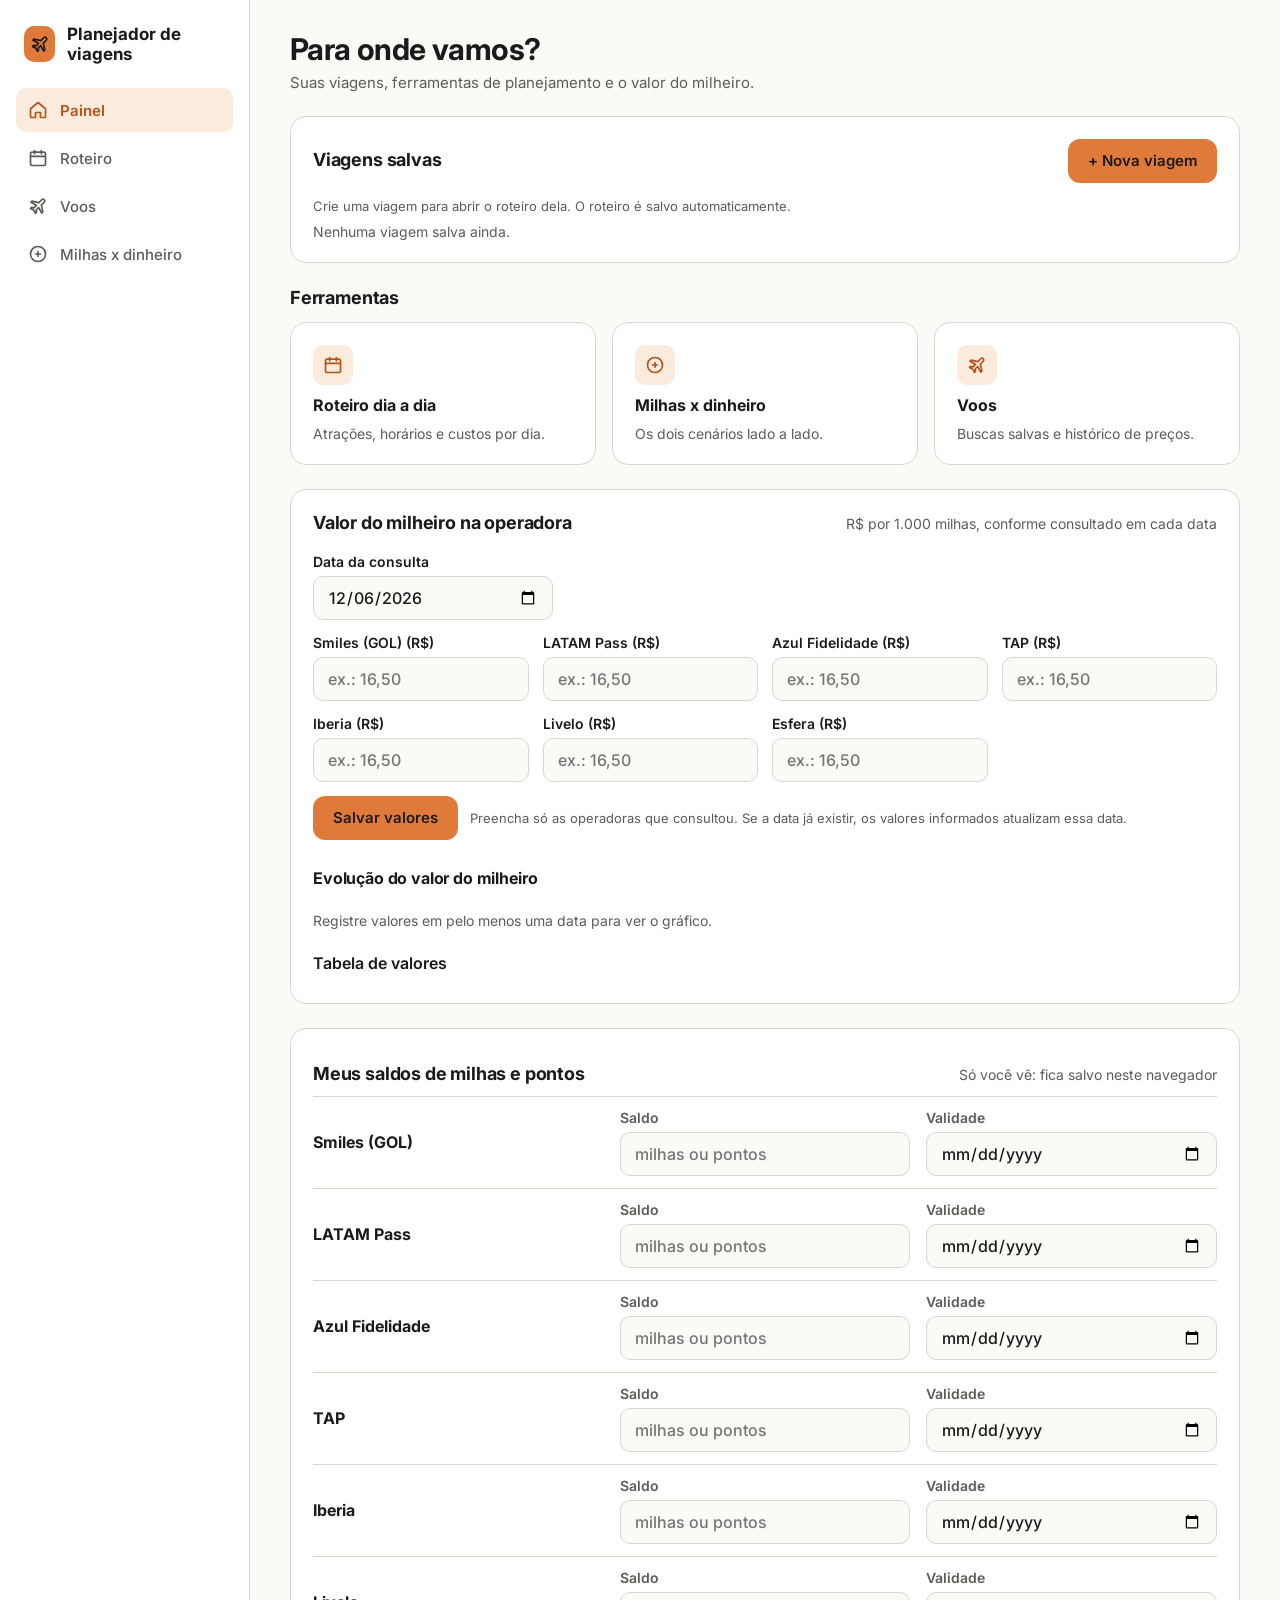
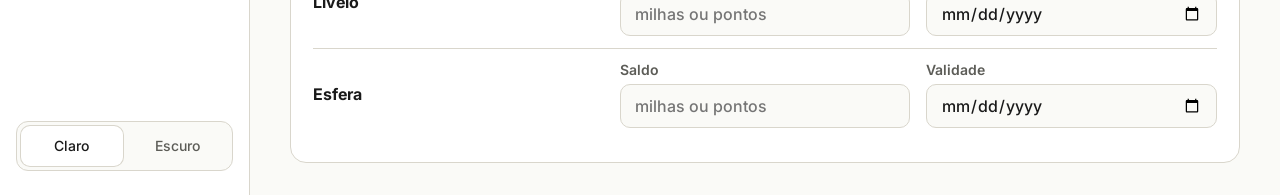
==== index.html @ de76d462 "Painel: nova viagem em pop-up que cria a viagem e abre o roteiro; remove cartão Próxima viagem Co-Au" ====
<!doctype html>
<html lang="pt-BR">
<head>
<meta charset="utf-8">
<meta name="viewport" content="width=device-width, initial-scale=1">
<title>Painel — Planejador de viagens</title>
<link rel="preconnect" href="https://fonts.googleapis.com">
<link href="https://fonts.googleapis.com/css2?family=Inter:wght@400;500;600;700&display=swap" rel="stylesheet">
<link rel="stylesheet" href="css/estilo.css">
</head>
<body data-pagina="index">
<div class="app">
  <aside class="side" id="lateral"></aside>
  <main class="main">
    <div>
      <h1>Para onde vamos?</h1>
      <p class="sub">Suas viagens, ferramentas de planejamento e o valor do milheiro.</p>
    </div>

    <section class="card" aria-label="Viagens salvas">
      <div class="row first" style="padding-top:0">
        <h2>Viagens salvas</h2>
        <button class="btn" type="button" id="novaViagem">+ Nova viagem</button>
      </div>
      <span class="hint">Crie uma viagem para abrir o roteiro dela. O roteiro é salvo automaticamente.</span>
      <div id="viagens" style="margin-top:8px"></div>
      <p class="muted hidden" id="semViagens" style="margin:8px 0 0">Nenhuma viagem salva ainda.</p>
    </section>

    <section aria-label="Ferramentas" style="display:flex;flex-direction:column;gap:14px">
      <h2>Ferramentas</h2>
      <div class="tools">
        <a class="card tool" href="roteiro.html"><span class="ico"><svg width="20" height="20" viewBox="0 0 24 24" fill="none" stroke="currentColor" stroke-width="2" stroke-linecap="round" stroke-linejoin="round" aria-hidden="true"><rect x="3" y="5" width="18" height="16" rx="2"/><path d="M8 3v4M16 3v4M3 10h18"/></svg></span><strong>Roteiro dia a dia</strong><span class="muted">Atrações, horários e custos por dia.</span></a>
        <a class="card tool" href="milhas.html"><span class="ico"><svg width="20" height="20" viewBox="0 0 24 24" fill="none" stroke="currentColor" stroke-width="2" stroke-linecap="round" stroke-linejoin="round" aria-hidden="true"><circle cx="12" cy="12" r="9"/><path d="M9 12h6M12 9v6"/></svg></span><strong>Milhas x dinheiro</strong><span class="muted">Os dois cenários lado a lado.</span></a>
        <a class="card tool" href="voos.html"><span class="ico"><svg width="20" height="20" viewBox="0 0 24 24" fill="none" stroke="currentColor" stroke-width="2" stroke-linecap="round" stroke-linejoin="round" aria-hidden="true"><path d="M17.8 19.2 16 11l3.5-3.5a2.1 2.1 0 0 0-3-3L13 8 4.8 6.2 3.5 7.5l6.7 3.7-3 3-2.7-.5L3 15l4 2 2 4 1.3-1.5-.5-2.7 3-3 3.7 6.7z"/></svg></span><strong>Voos</strong><span class="muted">Buscas salvas e histórico de preços.</span></a>
      </div>
    </section>

    <section class="card" aria-label="Valor do milheiro na operadora">
      <div class="row first" style="padding-top:0"><h2>Valor do milheiro na operadora</h2><span class="muted">R$ por 1.000 milhas, conforme consultado em cada data</span></div>

      <form id="formMilheiro" style="display:flex;flex-direction:column;gap:14px;margin-top:8px">
        <div class="field" style="max-width:240px"><label for="mkData">Data da consulta</label><input id="mkData" type="date" required></div>
        <div class="form-grid" id="mkCampos"></div>
        <div style="display:flex;gap:12px;flex-wrap:wrap;align-items:center">
          <button class="btn" type="submit">Salvar valores</button>
          <span class="hint" id="mkMsg" role="status">Preencha só as operadoras que consultou. Se a data já existir, os valores informados atualizam essa data.</span>
        </div>
      </form>

      <h2 style="margin-top:28px;font-size:16px">Evolução do valor do milheiro</h2>
      <div class="legenda" id="legenda" role="group" aria-label="Mostrar ou ocultar operadoras"></div>
      <div class="grafico" id="grafico"></div>
      <p class="muted hidden" id="mkVazio" style="margin:8px 0 0">Registre valores em pelo menos uma data para ver o gráfico.</p>

      <details style="margin-top:16px" id="mkTabelaBox">
        <summary>Tabela de valores</summary>
        <div class="tabela-rolagem" id="mkTabela"></div>
      </details>
    </section>

    <section class="card" aria-label="Meus saldos">
      <div class="row first"><h2>Meus saldos de milhas e pontos</h2><span class="muted">Só você vê: fica salvo neste navegador</span></div>
      <div id="saldos"></div>
    </section>
  </main>
</div>
<dialog id="dlgViagem" aria-labelledby="dlgTitulo">
  <form id="formViagem" style="display:flex;flex-direction:column;gap:16px">
    <h2 id="dlgTitulo">Nova viagem</h2>
    <div class="form-grid" style="grid-template-columns:1fr 1fr">
      <div class="field" style="grid-column:1/-1"><label for="v-destino">Destino</label><input id="v-destino" placeholder="cidade ou país" autocomplete="off"></div>
      <div class="field" style="grid-column:1/-1"><label for="v-saida">Cidade de saída</label><input id="v-saida" placeholder="de onde você sai" autocomplete="off"></div>
      <div class="field"><label for="v-ida">Ida</label><input id="v-ida" type="date"></div>
      <div class="field"><label for="v-volta">Volta</label><input id="v-volta" type="date"></div>
      <div class="field"><label for="v-pessoas">Pessoas</label><input id="v-pessoas" type="number" min="1" inputmode="numeric" placeholder="quantas"></div>
    </div>
    <span class="hint hidden" id="dlgErro" role="alert"></span>
    <div style="display:flex;gap:8px;justify-content:flex-end;flex-wrap:wrap">
      <button class="btn link" type="button" id="dlgCancelar">Cancelar</button>
      <button class="btn" type="submit" id="dlgEnviar">Criar e abrir roteiro</button>
    </div>
  </form>
</dialog>
<script src="js/app.js"></script>
<script src="js/painel.js"></script>
</body>
</html>
---- css/estilo.css ----
/* Planejador de viagens — estilo compartilhado (tema claro/escuro) */
:root {
  --bg: #FAFAF7;
  --surface: #FFFFFF;
  --border: #D9D6CC;
  --fg: #1A1A1A;
  --muted: #5C5C57;
  --accent: #E07A3A;
  --accent-text: #B4521A;
  --soft: #FBEBDD;
  --on-accent: #1A1A1A;
}
@media (prefers-color-scheme: dark) {
  :root:not([data-tema="claro"]) {
    --bg: #0A0A0A; --surface: #151515; --border: #2A2A2A; --fg: #F5F5F5;
    --muted: #A3A3A3; --accent-text: #E8895A; --soft: #2A1A10;
  }
}
:root[data-tema="escuro"] {
  --bg: #0A0A0A; --surface: #151515; --border: #2A2A2A; --fg: #F5F5F5;
  --muted: #A3A3A3; --accent-text: #E8895A; --soft: #2A1A10;
}

* { box-sizing: border-box; }
body { margin: 0; font-family: Inter, system-ui, -apple-system, "Segoe UI", sans-serif; background: var(--bg); color: var(--fg); }
a { color: var(--accent-text); }
:focus-visible { outline: 2px solid var(--accent); outline-offset: 2px; }

.app { display: flex; flex-wrap: wrap; min-height: 100vh; }
.side { flex: 0 0 250px; background: var(--surface); border-right: 1px solid var(--border); padding: 24px 16px; display: flex; flex-direction: column; gap: 24px; }
.main { flex: 999 1 560px; min-width: 0; padding: 32px 40px; display: flex; flex-direction: column; gap: 24px; }
@media (max-width: 640px) { .main { padding: 24px 16px; } .side { flex-basis: 100%; border-right: 0; border-bottom: 1px solid var(--border); } }

.brand { display: flex; align-items: center; gap: 12px; font-weight: 700; font-size: 17px; padding: 0 8px; }
.mark { width: 36px; height: 36px; border-radius: 10px; background: var(--accent); color: var(--on-accent); display: flex; align-items: center; justify-content: center; }
.nav { display: flex; flex-direction: column; gap: 4px; flex: 1; }
.nav a { display: flex; align-items: center; gap: 12px; min-height: 44px; padding: 0 12px; border-radius: 10px; color: var(--muted); text-decoration: none; font-size: 15px; font-weight: 500; }
.nav a:hover { color: var(--fg); background: var(--soft); }
.nav a.on { background: var(--soft); color: var(--accent-text); font-weight: 600; }
.theme { display: flex; gap: 4px; padding: 4px; border: 1px solid var(--border); border-radius: 12px; background: var(--bg); }
.theme button { flex: 1; min-height: 40px; border: 0; border-radius: 9px; background: transparent; color: var(--muted); font-family: inherit; font-weight: 500; font-size: 14px; cursor: pointer; }
.theme button.on { background: var(--surface); color: var(--fg); box-shadow: 0 0 0 1px var(--border); }

h1 { margin: 0; font-size: 30px; line-height: 1.15; letter-spacing: -0.02em; }
h2 { margin: 0; font-size: 18px; letter-spacing: -0.01em; }
.sub { margin: 6px 0 0; color: var(--muted); font-size: 15px; }
.muted { color: var(--muted); font-size: 14px; }
.head { display: flex; flex-wrap: wrap; gap: 16px; align-items: flex-start; justify-content: space-between; }

.btn { display: inline-flex; align-items: center; justify-content: center; gap: 8px; min-height: 44px; padding: 0 20px; border: 0; border-radius: 12px; background: var(--accent); color: var(--on-accent); font-family: inherit; font-weight: 600; font-size: 15px; cursor: pointer; text-decoration: none; }
.btn.sec { background: var(--soft); color: var(--accent-text); }
.btn.link { background: transparent; color: var(--muted); min-height: 36px; padding: 0 10px; font-weight: 500; }
.btn.link:hover { color: var(--fg); }

.card { background: var(--surface); border: 1px solid var(--border); border-radius: 16px; padding: 22px; }
.tag { display: inline-block; padding: 4px 10px; border-radius: 999px; background: var(--soft); color: var(--accent-text); font-size: 12px; font-weight: 600; }
.cols { display: flex; flex-wrap: wrap; gap: 20px; align-items: flex-start; }

.field { display: flex; flex-direction: column; gap: 6px; }
.field label { font-size: 14px; font-weight: 600; }
.field input, .field select { min-height: 44px; padding: 0 14px; border: 1px solid var(--border); border-radius: 10px; background: var(--bg); color: var(--fg); font-family: inherit; font-weight: 500; font-size: 16px; width: 100%; }
.hint { font-size: 13px; color: var(--muted); }
.form-grid { display: grid; grid-template-columns: repeat(auto-fit, minmax(180px, 1fr)); gap: 14px; }

.row { display: flex; flex-wrap: wrap; gap: 6px 16px; align-items: baseline; justify-content: space-between; padding: 12px 0; border-top: 1px solid var(--border); }
.row.first { border-top: 0; }

.tools { display: grid; grid-template-columns: repeat(auto-fit, minmax(210px, 1fr)); gap: 16px; }
.tool { display: flex; flex-direction: column; gap: 10px; text-decoration: none; color: var(--fg); }
.tool:hover { border-color: var(--accent); }
.ico { width: 40px; height: 40px; border-radius: 10px; background: var(--soft); color: var(--accent-text); display: flex; align-items: center; justify-content: center; }

.big { font-size: 32px; font-weight: 700; letter-spacing: -0.02em; }
.win { border: 2px solid var(--accent); }
.verdict { background: var(--soft); border: 1px solid var(--accent); border-radius: 16px; padding: 20px 22px; display: flex; flex-wrap: wrap; gap: 16px; align-items: center; justify-content: space-between; }
.aviso { border: 1px solid var(--accent); border-radius: 12px; padding: 12px 16px; background: var(--soft); color: var(--fg); font-size: 14px; }

.tabs { display: flex; flex-wrap: wrap; gap: 8px; }
.tabs button { min-height: 44px; padding: 0 18px; border: 1px solid var(--border); border-radius: 12px; background: var(--surface); color: var(--muted); font-family: inherit; font-weight: 600; font-size: 14px; cursor: pointer; }
.tabs button.on { background: var(--accent); border-color: var(--accent); color: var(--on-accent); }
.slot { display: flex; gap: 16px; padding: 16px 0; border-top: 1px solid var(--border); align-items: flex-start; }
.slot.first { border-top: 0; padding-top: 0; }
.time { flex: 0 0 64px; font-weight: 700; font-size: 15px; color: var(--accent-text); }
.slot .body { flex: 1; min-width: 0; display: flex; flex-direction: column; gap: 4px; }
.chip { display: inline-block; align-self: flex-start; padding: 3px 9px; border-radius: 999px; background: var(--soft); color: var(--accent-text); font-size: 12px; font-weight: 600; }
.hidden { display: none !important; }

/* Cores das séries do gráfico (ordem fixa por operadora; validadas para claro e escuro) */
:root {
  --s1: #2a78d6; --s2: #eb6834; --s3: #1baf7a; --s4: #eda100; --s5: #e87ba4; --s6: #008300; --s7: #6250d6;
}
@media (prefers-color-scheme: dark) {
  :root:not([data-tema="claro"]) {
    --s1: #3987e5; --s2: #d95926; --s3: #199e70; --s4: #c98500; --s5: #d55181; --s6: #008300; --s7: #9085e9;
  }
}
:root[data-tema="escuro"] {
  --s1: #3987e5; --s2: #d95926; --s3: #199e70; --s4: #c98500; --s5: #d55181; --s6: #008300; --s7: #9085e9;
}

/* Viagens salvas */
.viagem-item { display: flex; flex-wrap: wrap; gap: 12px 16px; align-items: center; justify-content: space-between; padding: 14px 0; border-top: 1px solid var(--border); }
.viagem-item:first-child { border-top: 0; }
.viagem-info { flex: 1 1 240px; min-width: 0; display: flex; flex-direction: column; gap: 4px; }
.viagem-acoes { display: flex; flex-wrap: wrap; gap: 8px; align-items: center; }
.viagem-acoes select { min-height: 40px; padding: 0 10px; border: 1px solid var(--border); border-radius: 10px; background: var(--bg); color: var(--fg); font-family: inherit; font-size: 14px; font-weight: 600; }
.chip.neutro { background: var(--bg); color: var(--muted); border: 1px solid var(--border); }

/* Gráfico do milheiro */
.grafico { position: relative; }
.grafico svg { width: 100%; height: auto; display: block; }
.legenda { display: flex; flex-wrap: wrap; gap: 8px; margin: 12px 0; }
.legenda button { display: inline-flex; align-items: center; gap: 8px; min-height: 36px; padding: 0 12px; border: 1px solid var(--border); border-radius: 999px; background: var(--surface); color: var(--fg); font-family: inherit; font-size: 13px; font-weight: 600; cursor: pointer; }
.legenda button[aria-pressed="false"] { color: var(--muted); text-decoration: line-through; opacity: .7; }
.legenda i { width: 12px; height: 12px; border-radius: 3px; display: inline-block; }
.dica { position: absolute; pointer-events: none; background: var(--surface); border: 1px solid var(--border); border-radius: 10px; padding: 10px 12px; font-size: 13px; box-shadow: 0 4px 16px rgba(0,0,0,.18); min-width: 160px; z-index: 2; }
.dica div { display: flex; justify-content: space-between; gap: 16px; }
.tabela-rolagem { overflow-x: auto; }
table.tab { width: 100%; border-collapse: collapse; font-size: 14px; }
table.tab th, table.tab td { text-align: right; padding: 8px 10px; border-top: 1px solid var(--border); white-space: nowrap; }
table.tab th:first-child, table.tab td:first-child { text-align: left; }
table.tab th { color: var(--muted); font-weight: 600; border-top: 0; }
details > summary { cursor: pointer; font-weight: 600; min-height: 36px; display: flex; align-items: center; }

/* Pop-up de nova viagem */
dialog { width: min(520px, calc(100vw - 32px)); padding: 24px; border: 1px solid var(--border); border-radius: 16px; background: var(--surface); color: var(--fg); }
dialog::backdrop { background: rgba(0, 0, 0, .55); }
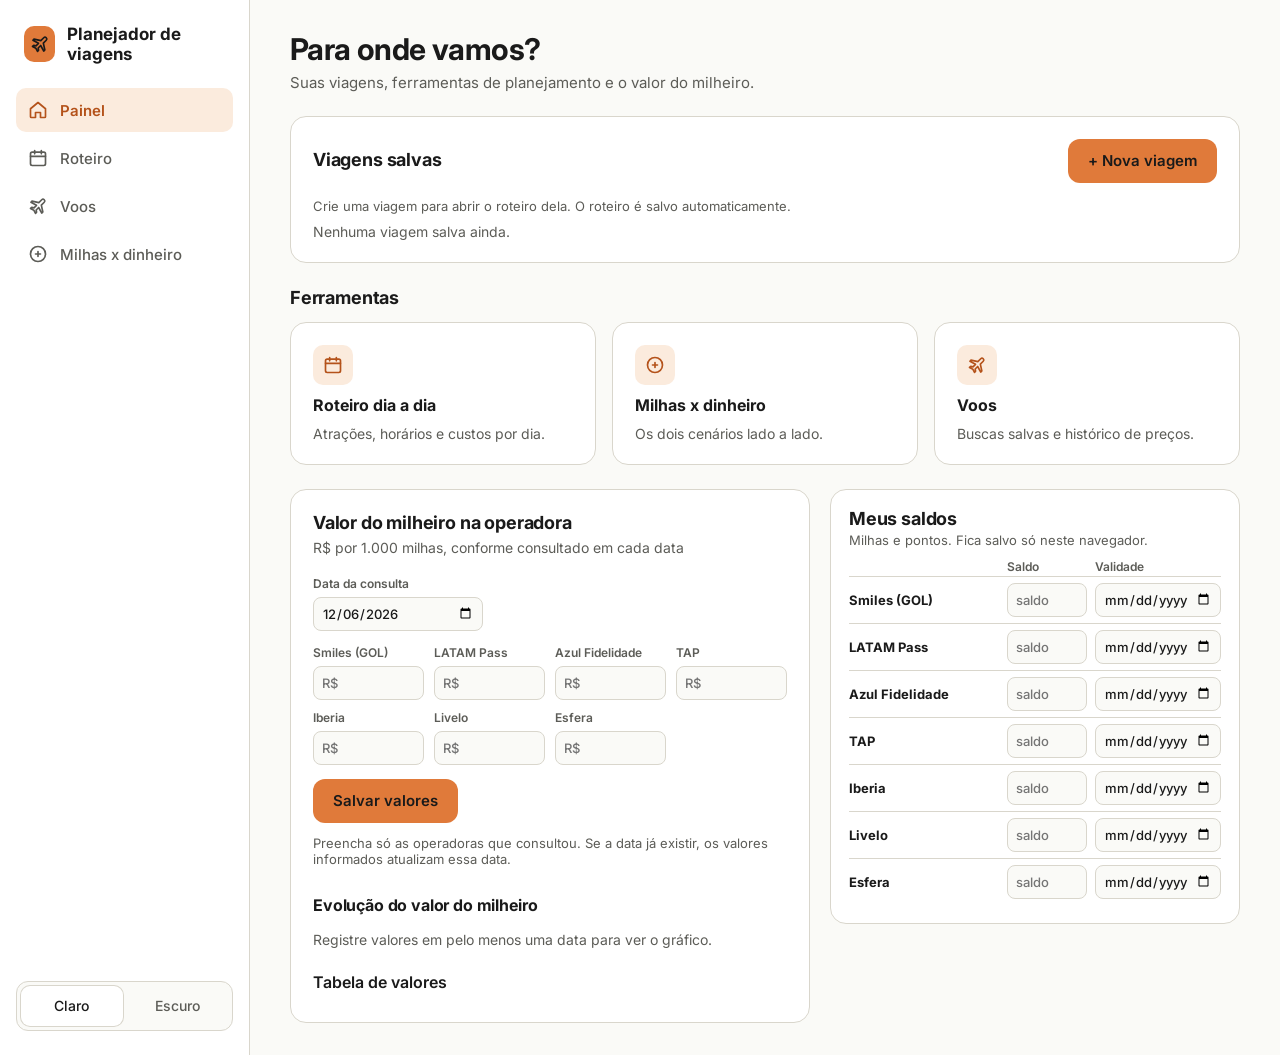
==== commit 68e48d5c: "Painel: saldos compactos e gráfico do milheiro menor, lado a lado Co-Authored-By: Claude Sonnet 5.5 " ====
--- a/index.html
+++ b/index.html
@@ -36,12 +36,13 @@
       </div>
     </section>
 
-    <section class="card" aria-label="Valor do milheiro na operadora">
+    <div class="cols">
+    <section class="card" aria-label="Valor do milheiro na operadora" style="flex:2 1 440px;min-width:0">
       <div class="row first" style="padding-top:0"><h2>Valor do milheiro na operadora</h2><span class="muted">R$ por 1.000 milhas, conforme consultado em cada data</span></div>
 
       <form id="formMilheiro" style="display:flex;flex-direction:column;gap:14px;margin-top:8px">
-        <div class="field" style="max-width:240px"><label for="mkData">Data da consulta</label><input id="mkData" type="date" required></div>
-        <div class="form-grid" id="mkCampos"></div>
+        <div class="field mini-campo" style="max-width:170px"><label for="mkData">Data da consulta</label><input id="mkData" class="mini" type="date" required></div>
+        <div class="mini-grid" id="mkCampos"></div>
         <div style="display:flex;gap:12px;flex-wrap:wrap;align-items:center">
           <button class="btn" type="submit">Salvar valores</button>
           <span class="hint" id="mkMsg" role="status">Preencha só as operadoras que consultou. Se a data já existir, os valores informados atualizam essa data.</span>
@@ -59,10 +60,13 @@
       </details>
     </section>
 
-    <section class="card" aria-label="Meus saldos">
-      <div class="row first"><h2>Meus saldos de milhas e pontos</h2><span class="muted">Só você vê: fica salvo neste navegador</span></div>
+    <section class="card" aria-label="Meus saldos" style="flex:1 1 370px;min-width:0;padding:18px">
+      <h2>Meus saldos</h2>
+      <span class="hint">Milhas e pontos. Fica salvo só neste navegador.</span>
+      <div class="saldo-linha cab" aria-hidden="true"><span></span><span>Saldo</span><span>Validade</span></div>
       <div id="saldos"></div>
     </section>
+    </div>
   </main>
 </div>
 <dialog id="dlgViagem" aria-labelledby="dlgTitulo">
--- a/css/estilo.css
+++ b/css/estilo.css
@@ -125,3 +125,14 @@
 /* Pop-up de nova viagem */
 dialog { width: min(520px, calc(100vw - 32px)); padding: 24px; border: 1px solid var(--border); border-radius: 16px; background: var(--surface); color: var(--fg); }
 dialog::backdrop { background: rgba(0, 0, 0, .55); }
+
+/* Campos compactos (milheiro e saldos) */
+input.mini { min-height: 34px; padding: 0 8px; font-family: inherit; font-size: 13px; font-weight: 500; border: 1px solid var(--border); border-radius: 8px; background: var(--bg); color: var(--fg); width: 100%; min-width: 0; }
+.mini-grid { display: grid; grid-template-columns: repeat(auto-fit, minmax(104px, 1fr)); gap: 10px; }
+.mini-campo label { font-size: 12px; font-weight: 600; color: var(--muted); }
+.saldo-linha { display: grid; grid-template-columns: minmax(96px, 1fr) 80px 126px; gap: 8px; align-items: center; padding: 6px 0; border-top: 1px solid var(--border); font-size: 13px; }
+.saldo-linha strong { white-space: nowrap; }
+.saldo-linha.cab { border-top: 0; margin-top: 10px; padding: 0 0 2px; font-size: 12px; font-weight: 600; color: var(--muted); }
+.legenda { margin: 8px 0; gap: 6px; }
+.legenda button { min-height: 30px; padding: 0 10px; font-size: 12px; }
+.grafico svg { max-height: 300px; }
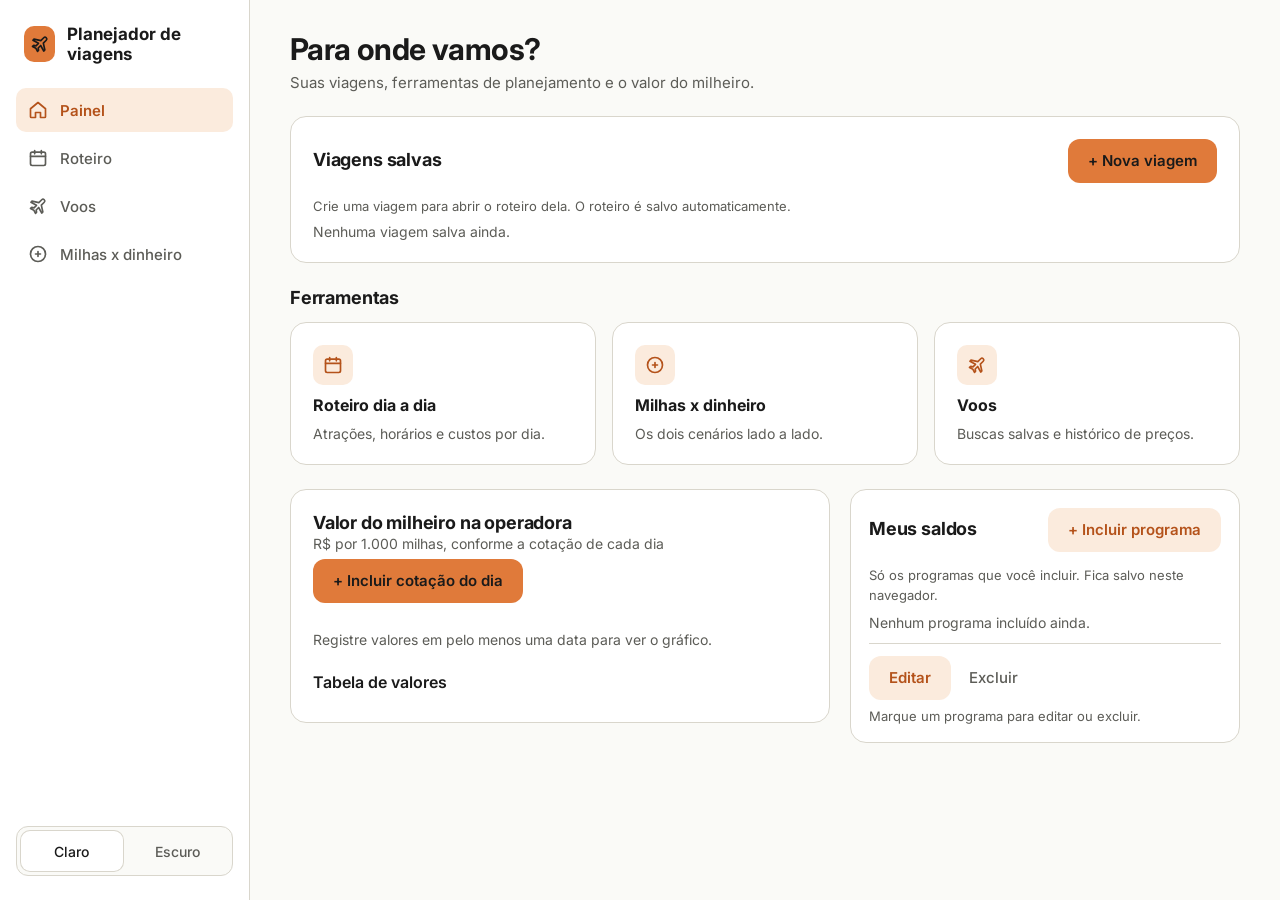
==== commit 47c2b456: "Painel: cotação do dia em janela e saldos só dos programas incluídos, com checklist, editar e exclui" ====
--- a/index.html
+++ b/index.html
@@ -38,21 +38,14 @@
 
     <div class="cols">
     <section class="card" aria-label="Valor do milheiro na operadora" style="flex:2 1 440px;min-width:0">
-      <div class="row first" style="padding-top:0"><h2>Valor do milheiro na operadora</h2><span class="muted">R$ por 1.000 milhas, conforme consultado em cada data</span></div>
-
-      <form id="formMilheiro" style="display:flex;flex-direction:column;gap:14px;margin-top:8px">
-        <div class="field mini-campo" style="max-width:170px"><label for="mkData">Data da consulta</label><input id="mkData" class="mini" type="date" required></div>
-        <div class="mini-grid" id="mkCampos"></div>
-        <div style="display:flex;gap:12px;flex-wrap:wrap;align-items:center">
-          <button class="btn" type="submit">Salvar valores</button>
-          <span class="hint" id="mkMsg" role="status">Preencha só as operadoras que consultou. Se a data já existir, os valores informados atualizam essa data.</span>
-        </div>
-      </form>
-
-      <h2 style="margin-top:28px;font-size:16px">Evolução do valor do milheiro</h2>
+      <div class="row first" style="padding-top:0">
+        <div><h2>Valor do milheiro na operadora</h2><span class="muted">R$ por 1.000 milhas, conforme a cotação de cada dia</span></div>
+        <button class="btn" type="button" id="novaCotacao">+ Incluir cotação do dia</button>
+      </div>
+      <span class="hint" id="mkMsg" role="status"></span>
       <div class="legenda" id="legenda" role="group" aria-label="Mostrar ou ocultar operadoras"></div>
       <div class="grafico" id="grafico"></div>
-      <p class="muted hidden" id="mkVazio" style="margin:8px 0 0">Registre valores em pelo menos uma data para ver o gráfico.</p>
+      <p class="muted hidden" id="mkVazio" style="margin:8px 0 0">Inclua a cotação de um dia para ver o gráfico.</p>
 
       <details style="margin-top:16px" id="mkTabelaBox">
         <summary>Tabela de valores</summary>
@@ -60,11 +53,19 @@
       </details>
     </section>
 
-    <section class="card" aria-label="Meus saldos" style="flex:1 1 370px;min-width:0;padding:18px">
-      <h2>Meus saldos</h2>
-      <span class="hint">Milhas e pontos. Fica salvo só neste navegador.</span>
-      <div class="saldo-linha cab" aria-hidden="true"><span></span><span>Saldo</span><span>Validade</span></div>
-      <div id="saldos"></div>
+    <section class="card" aria-label="Meus saldos" style="flex:1 1 340px;min-width:0;padding:18px">
+      <div class="row first" style="padding-top:0">
+        <h2>Meus saldos</h2>
+        <button class="btn sec" type="button" id="novoPrograma">+ Incluir programa</button>
+      </div>
+      <span class="hint">Só os programas que você incluir. Fica salvo neste navegador.</span>
+      <div id="saldos" style="margin-top:6px"></div>
+      <p class="muted" id="semSaldos" style="margin:10px 0 0">Nenhum programa incluído ainda.</p>
+      <div style="display:flex;gap:8px;flex-wrap:wrap;align-items:center;margin-top:12px;border-top:1px solid var(--border);padding-top:12px">
+        <button class="btn sec" type="button" id="editarSaldo" disabled>Editar</button>
+        <button class="btn link" type="button" id="excluirSaldo" disabled>Excluir</button>
+        <span class="hint" id="selInfo">Marque um programa para editar ou excluir.</span>
+      </div>
     </section>
     </div>
   </main>
@@ -86,6 +87,34 @@
     </div>
   </form>
 </dialog>
+<dialog id="dlgCotacao" aria-labelledby="cotTitulo">
+  <form id="formCotacao" style="display:flex;flex-direction:column;gap:16px">
+    <h2 id="cotTitulo">Cotação do dia</h2>
+    <div class="field" style="max-width:220px"><label for="cotData">Data da cotação</label><input id="cotData" type="date" required></div>
+    <span class="hint">Valor do milheiro (R$ por 1.000 milhas) em cada operadora. Preencha só as que consultou. Se a data já tiver cotação, os campos vêm preenchidos para você alterar.</span>
+    <div class="form-grid" id="cotCampos" style="grid-template-columns:1fr 1fr"></div>
+    <span class="hint hidden" id="cotErro" role="alert"></span>
+    <div style="display:flex;gap:8px;justify-content:flex-end;flex-wrap:wrap">
+      <button class="btn link" type="button" id="cotCancelar">Cancelar</button>
+      <button class="btn" type="submit">Salvar cotação</button>
+    </div>
+  </form>
+</dialog>
+<dialog id="dlgSaldo" aria-labelledby="salTitulo">
+  <form id="formSaldo" style="display:flex;flex-direction:column;gap:16px">
+    <h2 id="salTitulo">Incluir programa</h2>
+    <div class="field"><label for="salPrograma">Programa</label><select id="salPrograma"></select></div>
+    <div class="form-grid" style="grid-template-columns:1fr 1fr">
+      <div class="field"><label for="salSaldo">Saldo (milhas ou pontos)</label><input id="salSaldo" inputmode="numeric" placeholder="ex.: 50.000" autocomplete="off"></div>
+      <div class="field"><label for="salValidade">Validade</label><input id="salValidade" type="date"></div>
+    </div>
+    <span class="hint hidden" id="salErro" role="alert"></span>
+    <div style="display:flex;gap:8px;justify-content:flex-end;flex-wrap:wrap">
+      <button class="btn link" type="button" id="salCancelar">Cancelar</button>
+      <button class="btn" type="submit">Salvar</button>
+    </div>
+  </form>
+</dialog>
 <script src="js/app.js"></script>
 <script src="js/painel.js"></script>
 </body>
--- a/css/estilo.css
+++ b/css/estilo.css
@@ -136,3 +136,10 @@
 .legenda { margin: 8px 0; gap: 6px; }
 .legenda button { min-height: 30px; padding: 0 10px; font-size: 12px; }
 .grafico svg { max-height: 300px; }
+
+/* Saldos: checklist de programas */
+.saldo-item { display: flex; gap: 12px; align-items: center; padding: 10px 0; border-top: 1px solid var(--border); cursor: pointer; }
+.saldo-item:first-child { border-top: 0; }
+.saldo-item input[type="checkbox"] { width: 20px; height: 20px; accent-color: var(--accent); flex: none; }
+.saldo-info { display: flex; flex-wrap: wrap; gap: 2px 10px; align-items: baseline; min-width: 0; }
+.saldo-info > .muted { font-size: 13px; }
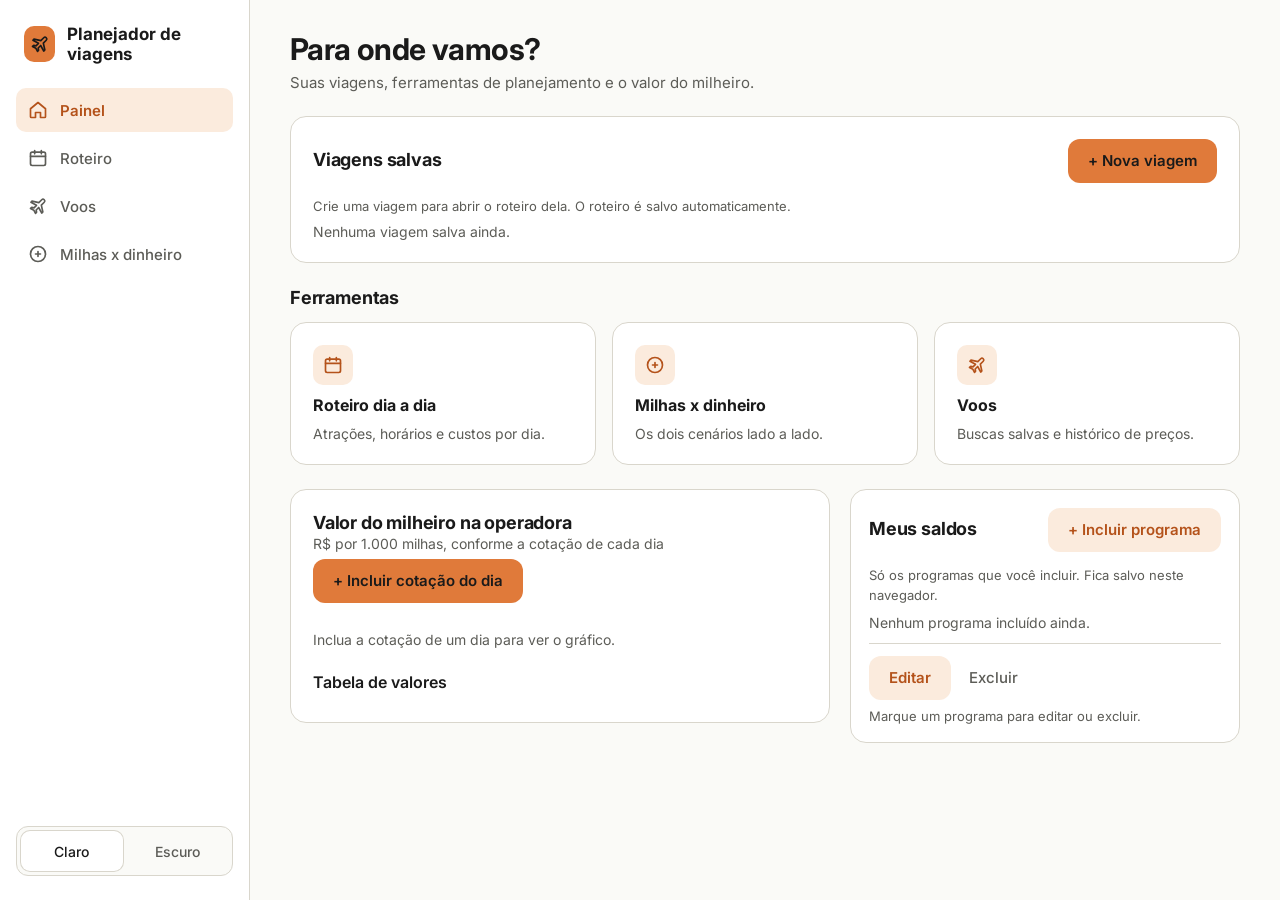
==== commit a7b080be: "Voos: gráfico da evolução do preço por busca e botão Consulta rotas; gráfico de linhas passa a ser m" ====
--- a/index.html
+++ b/index.html
@@ -116,6 +116,7 @@
   </form>
 </dialog>
 <script src="js/app.js"></script>
+<script src="js/grafico.js"></script>
 <script src="js/painel.js"></script>
 </body>
 </html>
--- a/css/estilo.css
+++ b/css/estilo.css
@@ -143,3 +143,11 @@
 .saldo-item input[type="checkbox"] { width: 20px; height: 20px; accent-color: var(--accent); flex: none; }
 .saldo-info { display: flex; flex-wrap: wrap; gap: 2px 10px; align-items: baseline; min-width: 0; }
 .saldo-info > .muted { font-size: 13px; }
+
+/* Cor da 8ª série (vermelho) e botão "Consulta rotas" */
+:root { --s8: #e34948; }
+@media (prefers-color-scheme: dark) { :root:not([data-tema="claro"]) { --s8: #e66767; } }
+:root[data-tema="escuro"] { --s8: #e66767; }
+.btn.rota { background: transparent; color: var(--accent-text); border: 1.5px solid var(--accent); gap: 8px; }
+.btn.rota:hover { background: var(--soft); }
+.btn.rota svg { flex: none; }
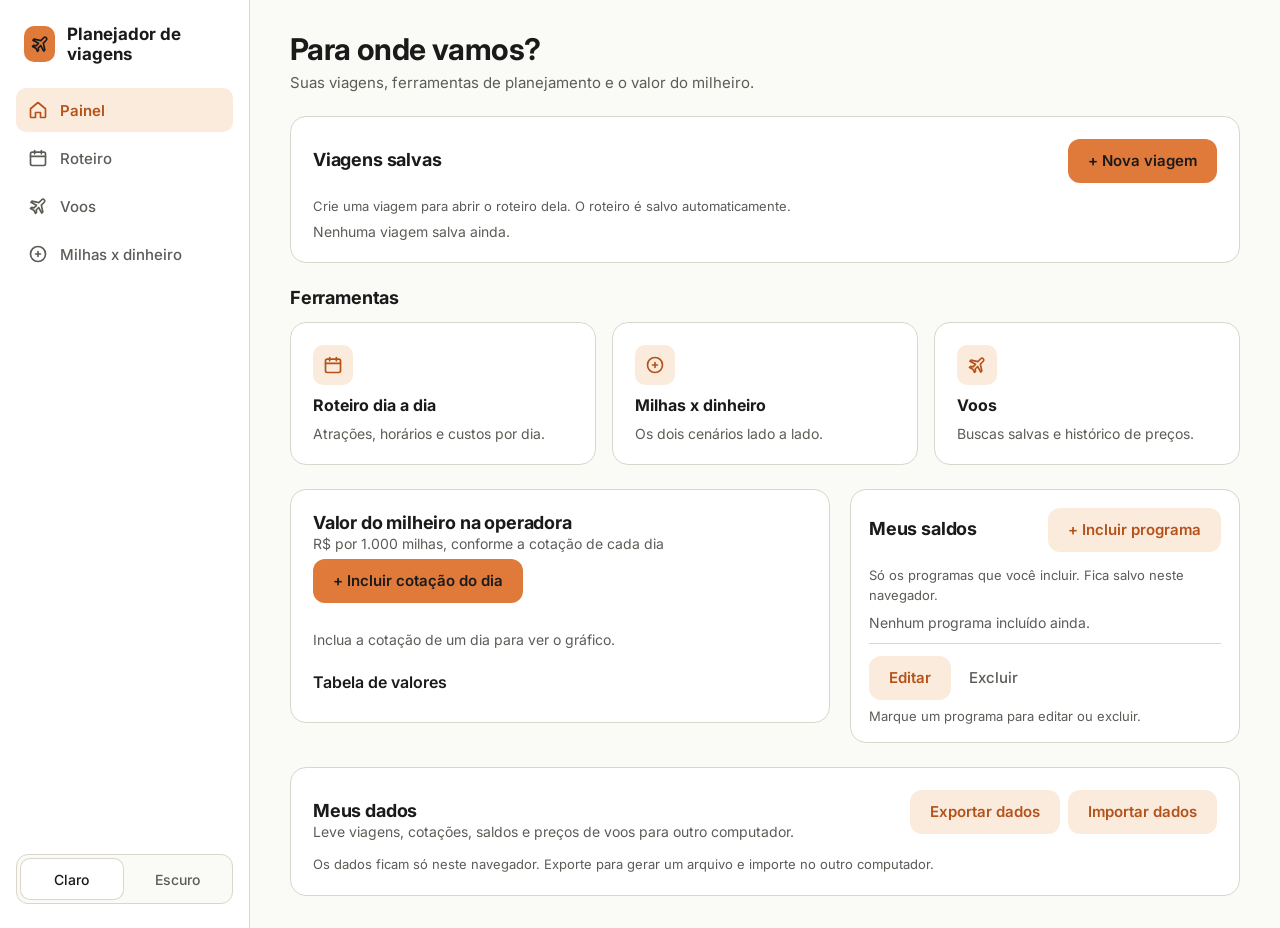
==== commit b3e2401c: "Painel: exportar e importar dados em arquivo .json Co-Authored-By: Claude Sonnet 5.5 <noreply@anthro" ====
--- a/index.html
+++ b/index.html
@@ -68,6 +68,17 @@
       </div>
     </section>
     </div>
+    <section class="card" aria-label="Backup dos dados">
+      <div class="row first" style="padding-top:0">
+        <div><h2>Meus dados</h2><span class="muted">Leve viagens, cotações, saldos e preços de voos para outro computador.</span></div>
+        <div style="display:flex;gap:8px;flex-wrap:wrap">
+          <button class="btn sec" type="button" id="bkExportar">Exportar dados</button>
+          <button class="btn sec" type="button" id="bkImportar">Importar dados</button>
+        </div>
+      </div>
+      <span class="hint" id="bkMsg" role="status">Os dados ficam só neste navegador. Exporte para gerar um arquivo e importe no outro computador.</span>
+      <input type="file" id="bkArquivo" accept="application/json,.json" class="hidden" aria-label="Arquivo de backup">
+    </section>
   </main>
 </div>
 <dialog id="dlgViagem" aria-labelledby="dlgTitulo">
@@ -118,5 +129,6 @@
 <script src="js/app.js"></script>
 <script src="js/grafico.js"></script>
 <script src="js/painel.js"></script>
+<script src="js/backup.js"></script>
 </body>
 </html>
--- a/css/estilo.css
+++ b/css/estilo.css
@@ -151,3 +151,48 @@
 .btn.rota { background: transparent; color: var(--accent-text); border: 1.5px solid var(--accent); gap: 8px; }
 .btn.rota:hover { background: var(--soft); }
 .btn.rota svg { flex: none; }
+
+/* Janela "Refazer busca" (Voos) */
+#dlgBusca { width: min(760px, calc(100vw - 32px)); max-height: calc(100vh - 32px); }
+dialog .card { border: 0; padding: 0; background: transparent; }
+
+/* Últimas rotas (Voos) */
+.rota-box { padding: 16px 0; border-top: 1px solid var(--border); }
+.rota-box:first-child { border-top: 0; padding-top: 4px; }
+.consulta-dia { background: var(--bg); border: 1px solid var(--border); border-radius: 12px; padding: 10px 14px; margin-top: 8px; }
+.consulta-titulo { display: flex; flex-wrap: wrap; gap: 4px 12px; justify-content: space-between; align-items: baseline; padding-bottom: 4px; }
+.consulta-linha { display: flex; flex-wrap: wrap; gap: 4px 16px; justify-content: space-between; align-items: baseline; padding: 6px 0; border-top: 1px solid var(--border); font-size: 14px; }
+
+/* Últimas rotas: lista recolhida e fonte menor */
+.rota-box { font-size: 13px; }
+.rota-box .viagem-info strong { font-size: 15px; }
+.rota-box .muted, .rota-box .hint { font-size: 12px; }
+.rota-box .btn { min-height: 34px; padding: 0 14px; font-size: 13px; border-radius: 10px; }
+.rota-box .btn.link { padding: 0 8px; }
+.rota-box .chip { font-size: 11px; padding: 2px 8px; }
+.consulta-dia { padding: 8px 12px; }
+.consulta-titulo strong { font-size: 13px; }
+.consulta-linha { font-size: 13px; padding: 5px 0; }
+
+/* Últimas rotas: tudo em uma linha, ainda menor */
+.rota-box { font-size: 12px; padding: 8px 0; }
+.rota-linha { display: flex; flex-wrap: wrap; align-items: center; gap: 4px 14px; }
+.rota-linha strong { font-size: 13px; }
+.rota-linha .muted { font-size: 12px; }
+.rota-box .btn { min-height: 28px; padding: 0 10px; font-size: 12px; }
+.rota-box .btn.link { padding: 0 6px; }
+.rota-seta { display: inline-flex; align-items: center; gap: 6px; background: none; border: 0; padding: 4px 0; font-family: inherit; font-size: 12px; font-weight: 600; color: var(--accent-text); cursor: pointer; }
+.rota-seta::before { content: ""; width: 6px; height: 6px; border-right: 2px solid currentColor; border-bottom: 2px solid currentColor; transform: rotate(-45deg); transition: transform .15s; flex: none; }
+.rota-seta[aria-expanded="true"]::before { transform: rotate(45deg); }
+.rota-lista { margin-top: 4px; }
+.consulta-dia { padding: 6px 10px; margin-top: 6px; }
+.consulta-titulo strong, .consulta-linha { font-size: 12px; }
+.consulta-linha { padding: 4px 0; }
+
+/* Registrar preço em cada dia do voo: tudo em uma linha */
+.reg-linha { display: flex; flex-wrap: nowrap; gap: 8px; align-items: center; padding: 8px 0 4px; border-top: 1px solid var(--border); }
+.reg-dia { flex: 0 0 auto; font-size: 14px; min-width: 128px; }
+.reg-linha input { height: 34px; padding: 0 10px; border: 1px solid var(--border); border-radius: 10px; background: var(--bg); color: var(--fg); font-family: inherit; font-size: 14px; min-width: 0; }
+.reg-linha input.cia { flex: 1 1 110px; }
+.reg-linha input.preco { flex: 0 1 110px; }
+.reg-linha .btn { min-height: 34px; padding: 0 12px; font-size: 13px; flex: none; }
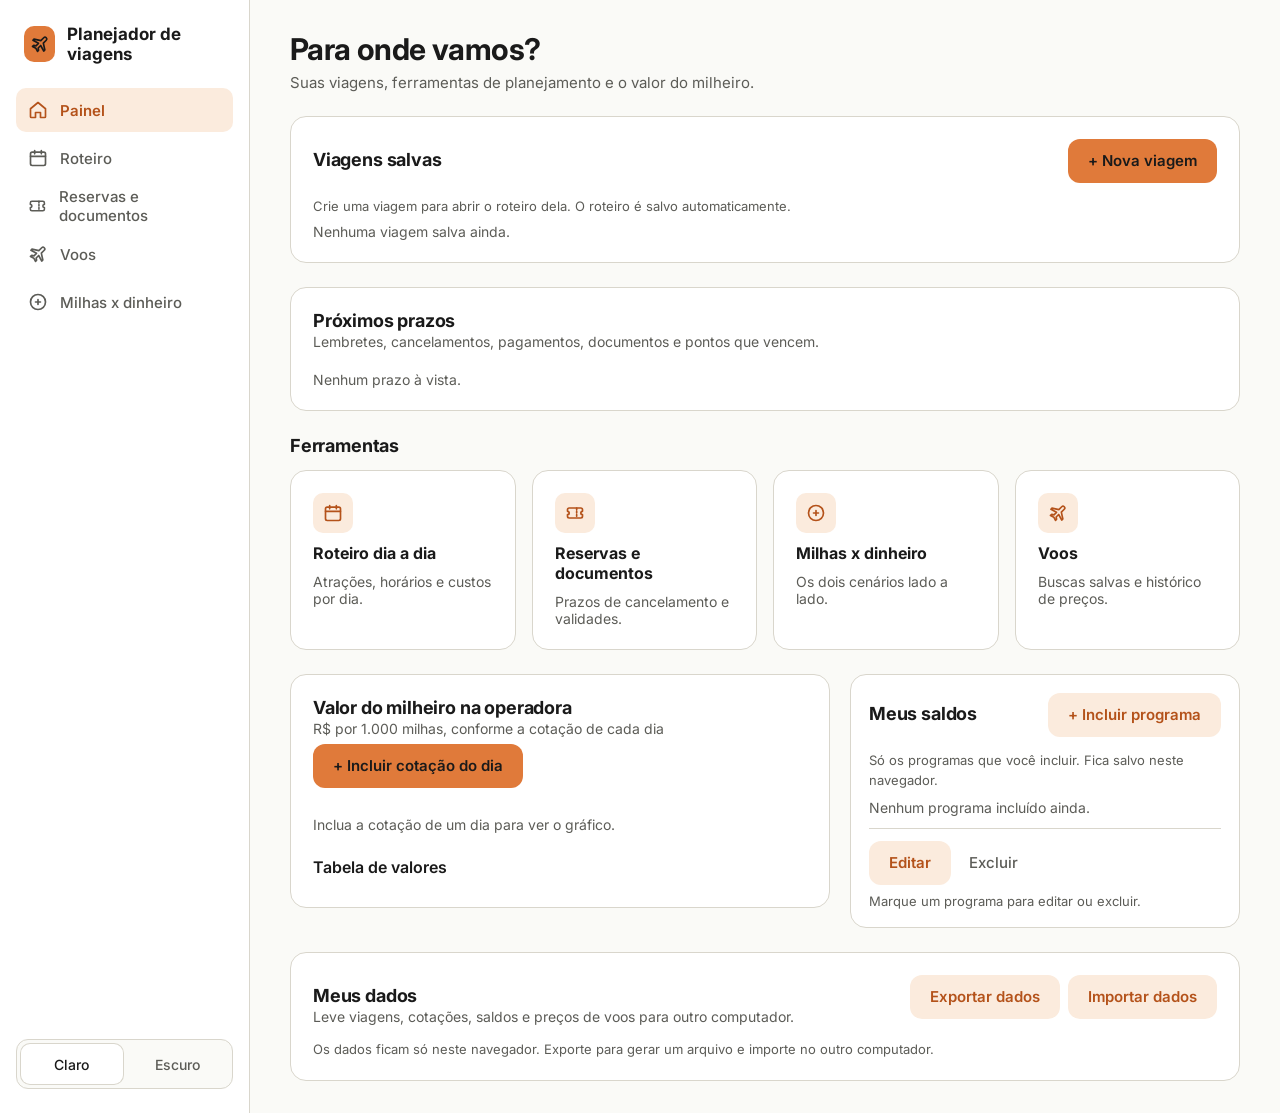
==== commit 3f331096: "Painel: contagem regressiva e próximos prazos; atalho para Reservas; CLAUDE.md atualizado Co-Authore" ====
--- a/index.html
+++ b/index.html
@@ -27,10 +27,20 @@
       <p class="muted hidden" id="semViagens" style="margin:8px 0 0">Nenhuma viagem salva ainda.</p>
     </section>
 
+    <section class="card" aria-label="Próximos prazos" id="cardPrazos">
+      <div class="row first" style="padding-top:0">
+        <div><h2>Próximos prazos</h2><span class="muted">Lembretes, cancelamentos, pagamentos, documentos e pontos que vencem.</span></div>
+      </div>
+      <div id="prazos" style="margin-top:8px"></div>
+      <p class="muted" id="semPrazos" style="margin:8px 0 0">Nenhum prazo à vista.</p>
+      <button class="btn link hidden" type="button" id="prazosMais" style="margin-top:6px"></button>
+    </section>
+
     <section aria-label="Ferramentas" style="display:flex;flex-direction:column;gap:14px">
       <h2>Ferramentas</h2>
       <div class="tools">
         <a class="card tool" href="roteiro.html"><span class="ico"><svg width="20" height="20" viewBox="0 0 24 24" fill="none" stroke="currentColor" stroke-width="2" stroke-linecap="round" stroke-linejoin="round" aria-hidden="true"><rect x="3" y="5" width="18" height="16" rx="2"/><path d="M8 3v4M16 3v4M3 10h18"/></svg></span><strong>Roteiro dia a dia</strong><span class="muted">Atrações, horários e custos por dia.</span></a>
+        <a class="card tool" href="reservas.html"><span class="ico"><svg width="20" height="20" viewBox="0 0 24 24" fill="none" stroke="currentColor" stroke-width="2" stroke-linecap="round" stroke-linejoin="round" aria-hidden="true"><path d="M3 8a2 2 0 0 1 2-2h14a2 2 0 0 1 2 2v2a2 2 0 0 0 0 4v2a2 2 0 0 1-2 2H5a2 2 0 0 1-2-2v-2a2 2 0 0 0 0-4z"/><path d="M14 6v12" stroke-dasharray="2 2"/></svg></span><strong>Reservas e documentos</strong><span class="muted">Prazos de cancelamento e validades.</span></a>
         <a class="card tool" href="milhas.html"><span class="ico"><svg width="20" height="20" viewBox="0 0 24 24" fill="none" stroke="currentColor" stroke-width="2" stroke-linecap="round" stroke-linejoin="round" aria-hidden="true"><circle cx="12" cy="12" r="9"/><path d="M9 12h6M12 9v6"/></svg></span><strong>Milhas x dinheiro</strong><span class="muted">Os dois cenários lado a lado.</span></a>
         <a class="card tool" href="voos.html"><span class="ico"><svg width="20" height="20" viewBox="0 0 24 24" fill="none" stroke="currentColor" stroke-width="2" stroke-linecap="round" stroke-linejoin="round" aria-hidden="true"><path d="M17.8 19.2 16 11l3.5-3.5a2.1 2.1 0 0 0-3-3L13 8 4.8 6.2 3.5 7.5l6.7 3.7-3 3-2.7-.5L3 15l4 2 2 4 1.3-1.5-.5-2.7 3-3 3.7 6.7z"/></svg></span><strong>Voos</strong><span class="muted">Buscas salvas e histórico de preços.</span></a>
       </div>
--- a/css/estilo.css
+++ b/css/estilo.css
@@ -9,16 +9,21 @@
   --accent-text: #B4521A;
   --soft: #FBEBDD;
   --on-accent: #1A1A1A;
+  --alerta: #B3261E;
+  --aviso: #8A5A00;
+  --ok: #2E6B34;
 }
 @media (prefers-color-scheme: dark) {
   :root:not([data-tema="claro"]) {
     --bg: #0A0A0A; --surface: #151515; --border: #2A2A2A; --fg: #F5F5F5;
     --muted: #A3A3A3; --accent-text: #E8895A; --soft: #2A1A10;
+    --alerta: #FF8A80; --aviso: #E0B25A; --ok: #7CCB84;
   }
 }
 :root[data-tema="escuro"] {
   --bg: #0A0A0A; --surface: #151515; --border: #2A2A2A; --fg: #F5F5F5;
   --muted: #A3A3A3; --accent-text: #E8895A; --soft: #2A1A10;
+  --alerta: #FF8A80; --aviso: #E0B25A; --ok: #7CCB84;
 }
 
 * { box-sizing: border-box; }
@@ -196,3 +201,108 @@
 .reg-linha input.cia { flex: 1 1 110px; }
 .reg-linha input.preco { flex: 0 1 110px; }
 .reg-linha .btn { min-height: 34px; padding: 0 12px; font-size: 13px; flex: none; }
+
+/* Custos lançados no Roteiro */
+.custo-item { padding: 10px 0; border-top: 1px solid var(--border); display: flex; flex-direction: column; gap: 4px; font-size: 13px; }
+.custo-item:first-child { border-top: 0; padding-top: 0; }
+.custo-topo { display: flex; justify-content: space-between; gap: 8px; align-items: baseline; }
+.custo-meta { display: flex; flex-wrap: wrap; gap: 8px; align-items: center; }
+.custo-acoes { display: flex; gap: 4px; margin-left: -8px; }
+.custo-acoes .btn { min-height: 28px; font-size: 12px; padding: 0 8px; }
+
+/* Lembretes do Roteiro */
+.lemb-item { padding: 8px 0; border-top: 1px solid var(--border); display: flex; flex-direction: column; gap: 2px; font-size: 13px; }
+.lemb-item:first-child { border-top: 0; padding-top: 0; }
+.lemb-check { display: flex; gap: 10px; align-items: flex-start; cursor: pointer; }
+.lemb-check input { width: 18px; height: 18px; margin: 1px 0 0; accent-color: var(--accent); flex: none; }
+.lemb-item.feito .lemb-texto { text-decoration: line-through; color: var(--muted); }
+.lemb-item .muted, .lemb-item .custo-acoes { margin-left: 28px; }
+.lemb-item .custo-acoes { margin-left: 20px; }
+#sugLista .lemb-check { font-size: 14px; }
+
+/* Janela "Custos da viagem" */
+#dlgCustos { width: min(780px, calc(100vw - 32px)); max-height: calc(100vh - 32px); }
+.custos-resumo { display: grid; grid-template-columns: repeat(auto-fit, minmax(150px, 1fr)); gap: 10px; }
+.custos-resumo .kpi { display: flex; flex-direction: column; gap: 2px; padding: 10px 12px; background: var(--bg); border: 1px solid var(--border); border-radius: 12px; font-size: 13px; }
+.custos-resumo .kpi strong { font-size: 17px; }
+.custos-resumo .kpi.destaque { border-color: var(--accent); }
+.custos-resumo .kpi.destaque strong { color: var(--accent-text); }
+.custos-grupo { margin-top: 18px; }
+.custos-grupo-cab { display: flex; flex-wrap: wrap; align-items: baseline; gap: 4px 12px; padding-bottom: 4px; }
+.custos-grupo-cab .custos-sub { margin-left: auto; font-size: 15px; }
+#dlgCustos table.tab th, #dlgCustos table.tab td { font-size: 13px; padding: 7px 8px; }
+#dlgCustos table.tab td:last-child { white-space: nowrap; }
+#dlgCustos table.tab .btn.link { min-height: 28px; padding: 0 6px; font-size: 12px; }
+.chip.previsto { background: transparent; border: 1px solid var(--border); color: var(--muted); }
+#dlgCustos table.tab { table-layout: fixed; min-width: 560px; }
+#dlgCustos table.lanc th:nth-child(2) { width: 96px; }
+#dlgCustos table.lanc th:nth-child(3) { width: 96px; }
+#dlgCustos table.lanc th:nth-child(4) { width: 110px; }
+#dlgCustos table.lanc th:nth-child(5) { width: 130px; }
+#dlgCustos table.ativ th:nth-child(n+2) { width: 110px; }
+#dlgCustos table.tab td { overflow-wrap: anywhere; }
+
+/* Resumo da viagem */
+#resumo { display: flex; flex-direction: column; gap: 20px; }
+.resumo-dados { display: grid; grid-template-columns: repeat(auto-fit, minmax(150px, 1fr)); gap: 10px; margin: 10px 0; }
+.resumo-dados .kpi, .resumo-sec .kpi { display: flex; flex-direction: column; gap: 2px; padding: 10px 12px; background: var(--bg); border: 1px solid var(--border); border-radius: 12px; font-size: 13px; }
+.resumo-dados .kpi strong { font-size: 16px; }
+.resumo-dia { padding: 12px 0; border-top: 1px solid var(--border); }
+.resumo-dia:first-of-type { border-top: 0; }
+.resumo-dia-cab { display: flex; flex-wrap: wrap; align-items: baseline; gap: 4px 12px; margin-bottom: 4px; }
+.resumo-dia-cab .btn { margin-left: auto; min-height: 28px; font-size: 12px; }
+.resumo-atv { display: flex; gap: 12px; padding: 3px 0; font-size: 14px; }
+.resumo-hora { flex: 0 0 44px; color: var(--accent-text); font-weight: 600; font-size: 13px; }
+.resumo-corpo { flex: 1; min-width: 0; }
+.resumo-lemb { display: flex; gap: 8px; padding: 3px 0; font-size: 14px; }
+.resumo-lemb.feito { color: var(--muted); text-decoration: line-through; }
+.resumo-caixa { flex: none; }
+
+@media print {
+  :root, :root[data-tema="escuro"], :root:not([data-tema="claro"]) {
+    --bg: #FFFFFF; --surface: #FFFFFF; --border: #CCCCCC; --fg: #000000; --muted: #444444; --accent-text: #8A3A0E; --soft: #F3F3F3;
+  }
+  .side, .tabs, .no-print, dialog { display: none !important; }
+  .app { display: block; }
+  .main { padding: 0; gap: 12px; }
+  .card { border-color: #CCCCCC; }
+  .resumo-sec { break-inside: auto; }
+  .resumo-sec .row.first { break-after: avoid; }
+  .resumo-dia, .resumo-dados .kpi { break-inside: avoid; }
+}
+
+/* Avião antes do título: só aparece na impressão / PDF */
+.aviao-impressao { display: none; }
+@media print {
+  .cab-roteiro { display: flex; align-items: center; gap: 12px; }
+  .aviao-impressao { display: block; flex: none; color: var(--accent-text); }
+}
+
+.resumo-dia.vazio { padding: 6px 0; }
+.resumo-dia.vazio .resumo-dia-cab { margin-bottom: 0; }
+
+/* Alertas (prazos e validades) */
+.t-alerta { color: var(--alerta); font-weight: 600; }
+.t-aviso { color: var(--aviso); font-weight: 600; }
+.t-ok { color: var(--ok); font-weight: 600; }
+.lista-itens { display: flex; flex-direction: column; }
+.item-linha { padding: 12px 0; border-top: 1px solid var(--border); display: flex; flex-direction: column; gap: 4px; font-size: 14px; }
+.item-linha:first-child { border-top: 0; padding-top: 0; }
+.item-topo { display: flex; flex-wrap: wrap; gap: 4px 10px; align-items: center; }
+.item-acoes { display: flex; gap: 4px; margin-left: -10px; flex-wrap: wrap; }
+.item-acoes .btn { min-height: 30px; font-size: 13px; padding: 0 10px; }
+
+/* Barra de uso da meta de orçamento */
+.barra { height: 8px; border-radius: 999px; background: var(--border); overflow: hidden; margin: 8px 0 6px; }
+.barra > i { display: block; height: 100%; background: var(--accent); border-radius: 999px; }
+.barra > i.quase { background: var(--aviso); }
+.barra > i.estourou { background: var(--alerta); }
+@media print { .barra { border: 1px solid var(--border); } }
+
+/* Próximos prazos (Painel) */
+.prazo-item { display: grid; grid-template-columns: 96px 1fr auto auto; gap: 4px 12px; align-items: center; padding: 8px 0; border-top: 1px solid var(--border); font-size: 14px; }
+.prazo-item:first-child { border-top: 0; }
+.prazo-data { color: var(--muted); font-size: 13px; }
+.prazo-meio { display: flex; flex-wrap: wrap; gap: 4px 8px; align-items: center; min-width: 0; }
+.prazo-item .btn { min-height: 28px; font-size: 12px; padding: 0 8px; }
+@media (max-width: 640px) { .prazo-item { grid-template-columns: 1fr auto; } .prazo-data { grid-column: 1 / -1; } }
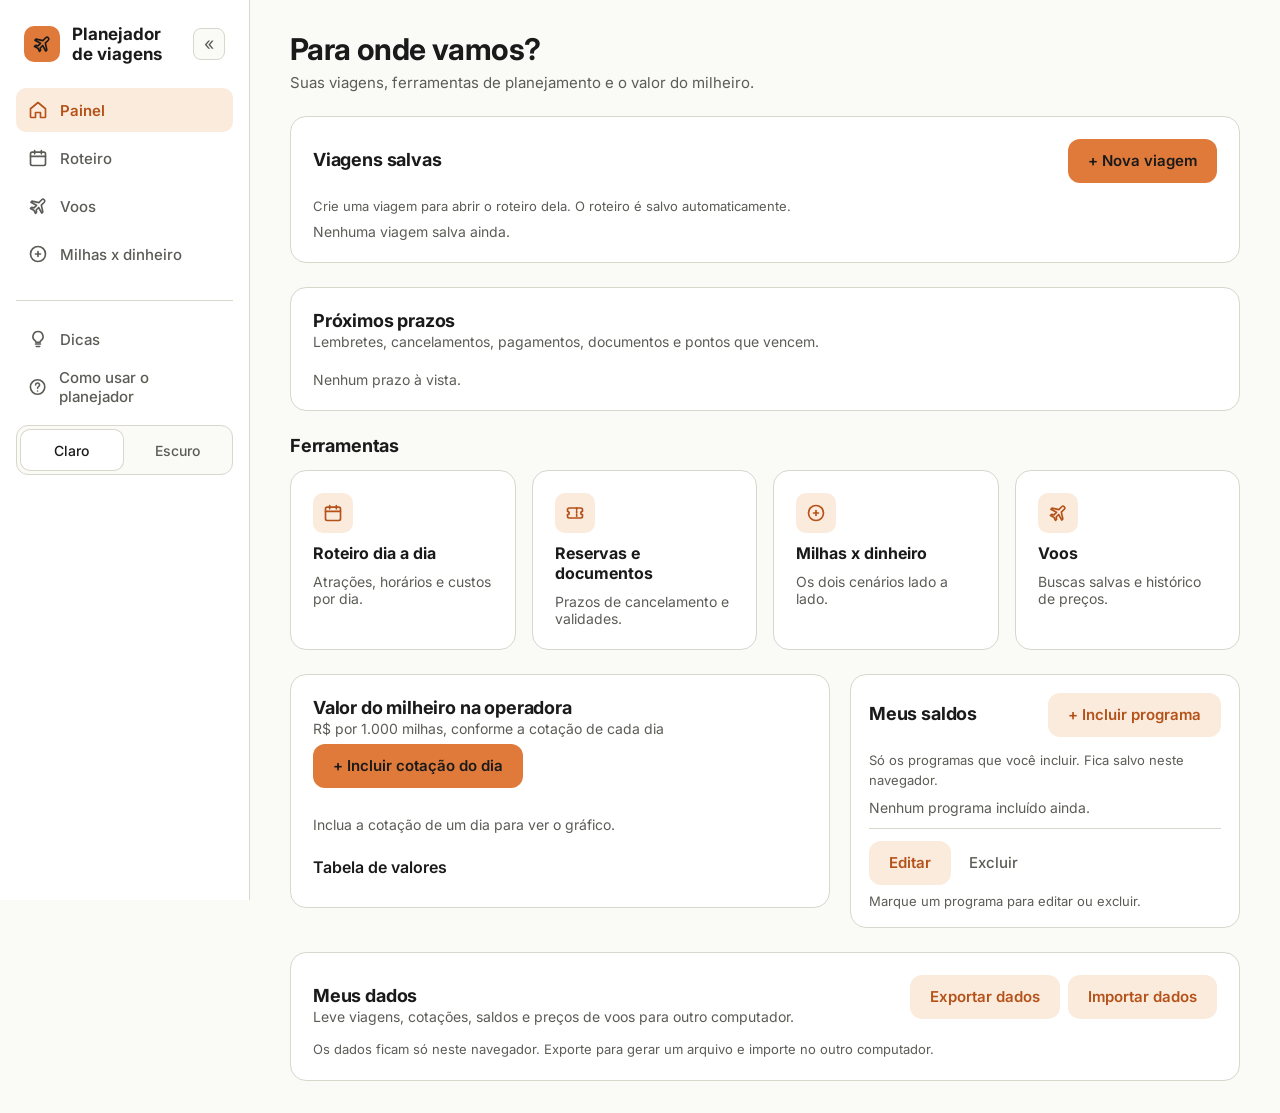
==== commit f8f77673: "Reservas e documentos viram aba do Roteiro; página antiga redireciona Co-Authored-By: Claude Sonnet " ====
--- a/index.html
+++ b/index.html
@@ -40,7 +40,7 @@
       <h2>Ferramentas</h2>
       <div class="tools">
         <a class="card tool" href="roteiro.html"><span class="ico"><svg width="20" height="20" viewBox="0 0 24 24" fill="none" stroke="currentColor" stroke-width="2" stroke-linecap="round" stroke-linejoin="round" aria-hidden="true"><rect x="3" y="5" width="18" height="16" rx="2"/><path d="M8 3v4M16 3v4M3 10h18"/></svg></span><strong>Roteiro dia a dia</strong><span class="muted">Atrações, horários e custos por dia.</span></a>
-        <a class="card tool" href="reservas.html"><span class="ico"><svg width="20" height="20" viewBox="0 0 24 24" fill="none" stroke="currentColor" stroke-width="2" stroke-linecap="round" stroke-linejoin="round" aria-hidden="true"><path d="M3 8a2 2 0 0 1 2-2h14a2 2 0 0 1 2 2v2a2 2 0 0 0 0 4v2a2 2 0 0 1-2 2H5a2 2 0 0 1-2-2v-2a2 2 0 0 0 0-4z"/><path d="M14 6v12" stroke-dasharray="2 2"/></svg></span><strong>Reservas e documentos</strong><span class="muted">Prazos de cancelamento e validades.</span></a>
+        <a class="card tool" href="roteiro.html#reservas"><span class="ico"><svg width="20" height="20" viewBox="0 0 24 24" fill="none" stroke="currentColor" stroke-width="2" stroke-linecap="round" stroke-linejoin="round" aria-hidden="true"><path d="M3 8a2 2 0 0 1 2-2h14a2 2 0 0 1 2 2v2a2 2 0 0 0 0 4v2a2 2 0 0 1-2 2H5a2 2 0 0 1-2-2v-2a2 2 0 0 0 0-4z"/><path d="M14 6v12" stroke-dasharray="2 2"/></svg></span><strong>Reservas e documentos</strong><span class="muted">Prazos de cancelamento e validades.</span></a>
         <a class="card tool" href="milhas.html"><span class="ico"><svg width="20" height="20" viewBox="0 0 24 24" fill="none" stroke="currentColor" stroke-width="2" stroke-linecap="round" stroke-linejoin="round" aria-hidden="true"><circle cx="12" cy="12" r="9"/><path d="M9 12h6M12 9v6"/></svg></span><strong>Milhas x dinheiro</strong><span class="muted">Os dois cenários lado a lado.</span></a>
         <a class="card tool" href="voos.html"><span class="ico"><svg width="20" height="20" viewBox="0 0 24 24" fill="none" stroke="currentColor" stroke-width="2" stroke-linecap="round" stroke-linejoin="round" aria-hidden="true"><path d="M17.8 19.2 16 11l3.5-3.5a2.1 2.1 0 0 0-3-3L13 8 4.8 6.2 3.5 7.5l6.7 3.7-3 3-2.7-.5L3 15l4 2 2 4 1.3-1.5-.5-2.7 3-3 3.7 6.7z"/></svg></span><strong>Voos</strong><span class="muted">Buscas salvas e histórico de preços.</span></a>
       </div>
--- a/css/estilo.css
+++ b/css/estilo.css
@@ -38,7 +38,7 @@
 
 .brand { display: flex; align-items: center; gap: 12px; font-weight: 700; font-size: 17px; padding: 0 8px; }
 .mark { width: 36px; height: 36px; border-radius: 10px; background: var(--accent); color: var(--on-accent); display: flex; align-items: center; justify-content: center; }
-.nav { display: flex; flex-direction: column; gap: 4px; flex: 1; }
+.nav { display: flex; flex-direction: column; gap: 4px; }
 .nav a { display: flex; align-items: center; gap: 12px; min-height: 44px; padding: 0 12px; border-radius: 10px; color: var(--muted); text-decoration: none; font-size: 15px; font-weight: 500; }
 .nav a:hover { color: var(--fg); background: var(--soft); }
 .nav a.on { background: var(--soft); color: var(--accent-text); font-weight: 600; }
@@ -306,3 +306,47 @@
 .prazo-meio { display: flex; flex-wrap: wrap; gap: 4px 8px; align-items: center; min-width: 0; }
 .prazo-item .btn { min-height: 28px; font-size: 12px; padding: 0 8px; }
 @media (max-width: 640px) { .prazo-item { grid-template-columns: 1fr auto; } .prazo-data { grid-column: 1 / -1; } }
+
+/* Menu lateral: tema logo abaixo do menu, separado por uma linha; recolher/expandir */
+.theme-box { border-top: 1px solid var(--border); padding-top: 16px; display: flex; flex-direction: column; gap: 16px; }
+.side { align-self: flex-start; min-height: 100vh; }
+.brand .nome { flex: 1; min-width: 0; }
+.recolher { margin-left: auto; width: 32px; height: 32px; flex: none; border: 1px solid var(--border); border-radius: 8px; background: var(--bg); color: var(--muted); font-family: inherit; font-size: 18px; line-height: 1; cursor: pointer; }
+.recolher:hover { color: var(--fg); background: var(--soft); }
+.tema-mini { display: none; align-self: center; width: 40px; height: 40px; border: 1px solid var(--border); border-radius: 10px; background: var(--bg); color: var(--muted); cursor: pointer; align-items: center; justify-content: center; }
+.tema-mini:hover { color: var(--fg); background: var(--soft); }
+.app.recolhido .side { flex-basis: 72px; padding: 24px 10px; }
+.app.recolhido .brand { flex-direction: column; padding: 0; gap: 10px; }
+.app.recolhido .brand .nome, .app.recolhido .nav .rot, .app.recolhido .theme { display: none; }
+.app.recolhido .recolher { margin-left: 0; }
+.app.recolhido .nav a { justify-content: center; padding: 0; }
+.app.recolhido .tema-mini { display: inline-flex; }
+@media (max-width: 640px) { .recolher { display: none; } .app.recolhido .side { flex-basis: 100%; padding: 24px 16px; } .app.recolhido .brand { flex-direction: row; } .app.recolhido .brand .nome, .app.recolhido .nav .rot { display: initial; } .app.recolhido .theme { display: flex; } .app.recolhido .tema-mini { display: none; } .app.recolhido .nav a { justify-content: flex-start; padding: 0 12px; } }
+
+/* Guia de dicas */
+.dica-aba { display: flex; flex-direction: column; gap: 20px; }
+.dica-grupo h3 { margin: 0 0 10px; font-size: 14px; color: var(--muted); font-weight: 600; }
+.dica-grade { display: grid; grid-template-columns: repeat(auto-fill, minmax(220px, 1fr)); gap: 10px; }
+.dica-card { display: flex; align-items: center; gap: 12px; padding: 12px 14px; background: var(--surface); border: 1px solid var(--border); border-radius: 14px; color: var(--fg); text-decoration: none; min-height: 64px; transition: border-color .15s, transform .15s; }
+.dica-card:hover, .dica-card:focus-visible { border-color: var(--accent); transform: translateY(-2px); }
+.dica-mono { flex: none; width: 40px; height: 40px; border-radius: 12px; background: var(--cor, var(--accent)); color: var(--on-accent); display: inline-flex; align-items: center; justify-content: center; font-weight: 700; font-size: 14px; }
+.dica-txt { display: flex; flex-direction: column; min-width: 0; font-size: 13px; }
+.dica-txt strong { font-size: 14px; overflow-wrap: anywhere; }
+.dica-obs { font-size: 11px; color: var(--aviso); }
+.dica-seta { margin-left: auto; color: var(--muted); }
+.dica-fonte { margin: 8px 0 0; font-size: 12px; }
+.dica-item { padding: 10px 0; border-top: 1px solid var(--border); }
+.dica-item p { margin: 4px 0 0; }
+.dica-item + .dica-grade, .card > .dica-grade { margin-top: 14px; }
+@media (min-width: 641px) { .side { position: sticky; top: 0; height: 100vh; overflow-y: auto; } }
+@media print { .side { position: static; } }
+
+/* Como usar o planejador */
+.guia-passos { margin: 12px 0 0; padding-left: 22px; display: flex; flex-direction: column; gap: 10px; }
+.guia-passos li::marker { color: var(--accent-text); font-weight: 700; }
+.guia-grade { display: grid; grid-template-columns: repeat(auto-fill, minmax(320px, 1fr)); gap: 16px; }
+.guia-card { display: flex; flex-direction: column; gap: 12px; }
+.guia-card ul, .guia-lista { margin: 0; padding-left: 18px; display: flex; flex-direction: column; gap: 8px; font-size: 14px; }
+.guia-lista { margin-top: 10px; }
+.guia-card .btn { align-self: flex-start; margin-top: auto; text-decoration: none; display: inline-flex; align-items: center; }
+code { background: var(--soft); padding: 1px 6px; border-radius: 6px; font-size: 13px; }
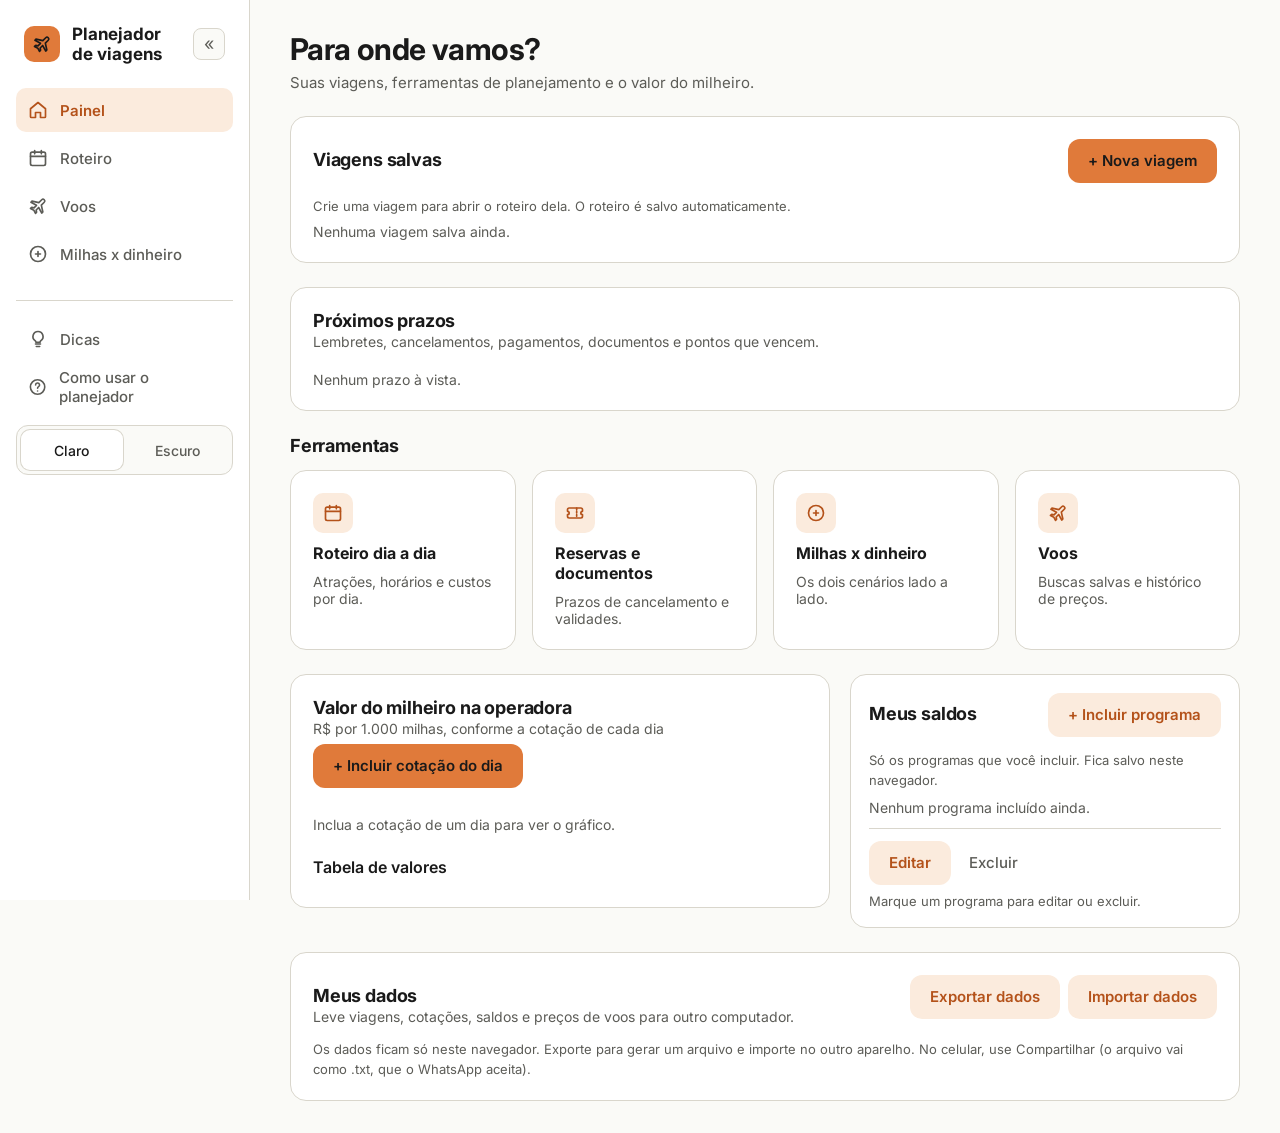
==== commit 5bed08c7: "Celular: barra de abas no rodapé, alvos de toque maiores e compartilhar backup como .txt - Menu vira" ====
--- a/index.html
+++ b/index.html
@@ -2,7 +2,7 @@
 <html lang="pt-BR">
 <head>
 <meta charset="utf-8">
-<meta name="viewport" content="width=device-width, initial-scale=1">
+<meta name="viewport" content="width=device-width, initial-scale=1, viewport-fit=cover">
 <title>Painel — Planejador de viagens</title>
 <link rel="preconnect" href="https://fonts.googleapis.com">
 <link href="https://fonts.googleapis.com/css2?family=Inter:wght@400;500;600;700&display=swap" rel="stylesheet">
@@ -84,10 +84,11 @@
         <div style="display:flex;gap:8px;flex-wrap:wrap">
           <button class="btn sec" type="button" id="bkExportar">Exportar dados</button>
           <button class="btn sec" type="button" id="bkImportar">Importar dados</button>
+          <button class="btn sec hidden" type="button" id="bkCompartilhar">Compartilhar</button>
         </div>
       </div>
-      <span class="hint" id="bkMsg" role="status">Os dados ficam só neste navegador. Exporte para gerar um arquivo e importe no outro computador.</span>
-      <input type="file" id="bkArquivo" accept="application/json,.json" class="hidden" aria-label="Arquivo de backup">
+      <span class="hint" id="bkMsg" role="status">Os dados ficam só neste navegador. Exporte para gerar um arquivo e importe no outro aparelho. No celular, use Compartilhar (o arquivo vai como .txt, que o WhatsApp aceita).</span>
+      <input type="file" id="bkArquivo" accept="application/json,.json,text/plain,.txt" class="hidden" aria-label="Arquivo de backup">
     </section>
   </main>
 </div>
--- a/css/estilo.css
+++ b/css/estilo.css
@@ -350,3 +350,24 @@
 .guia-lista { margin-top: 10px; }
 .guia-card .btn { align-self: flex-start; margin-top: auto; text-decoration: none; display: inline-flex; align-items: center; }
 code { background: var(--soft); padding: 1px 6px; border-radius: 6px; font-size: 13px; }
+
+/* Celular: menu vira barra de abas fixa no rodapé; alvos de toque e campos maiores */
+.rotc { display: none; }
+@media (max-width: 640px) {
+  .app, .app.recolhido { display: block; min-height: 0; }
+  .app .side, .app.recolhido .side { position: fixed; left: 0; right: 0; bottom: 0; top: auto; z-index: 20; height: auto; min-height: 0; flex-direction: row; align-items: stretch; justify-content: space-around; gap: 0; padding: 6px 4px calc(6px + env(safe-area-inset-bottom)); border: 0; border-top: 1px solid var(--border); overflow: visible; }
+  .app .brand, .app .theme, .app .recolher, .app.recolhido .brand, .app.recolhido .theme { display: none; }
+  .app .nav, .app .theme-box { display: contents; }
+  .app .nav a, .app.recolhido .nav a { flex: 1 1 0; min-width: 0; min-height: 52px; flex-direction: column; justify-content: center; gap: 2px; padding: 0 2px; border-radius: 10px; font-size: 10.5px; text-align: center; }
+  .app .nav .rot, .app.recolhido .nav .rot { display: none; }
+  .app .nav .rotc, .app.recolhido .nav .rotc { display: block; max-width: 100%; overflow: hidden; text-overflow: ellipsis; white-space: nowrap; }
+  .app .tema-mini, .app.recolhido .tema-mini { display: inline-flex; flex: 0 0 44px; width: 44px; height: auto; min-height: 52px; align-self: center; border: 0; background: transparent; }
+  .main { padding: 20px 16px calc(96px + env(safe-area-inset-bottom)); gap: 20px; }
+  h1 { font-size: 24px; }
+  .card { padding: 16px; border-radius: 14px; }
+  .btn.link { min-height: 44px; padding: 0 12px; }
+  input, select, textarea, .field input, .field select, input.mini { font-size: 16px; }
+  input.mini { min-height: 40px; }
+  dialog { max-height: calc(100dvh - 24px); overflow-y: auto; padding: 18px; }
+  .head > .btn, .head > div > .btn { flex: 1 1 auto; }
+}
